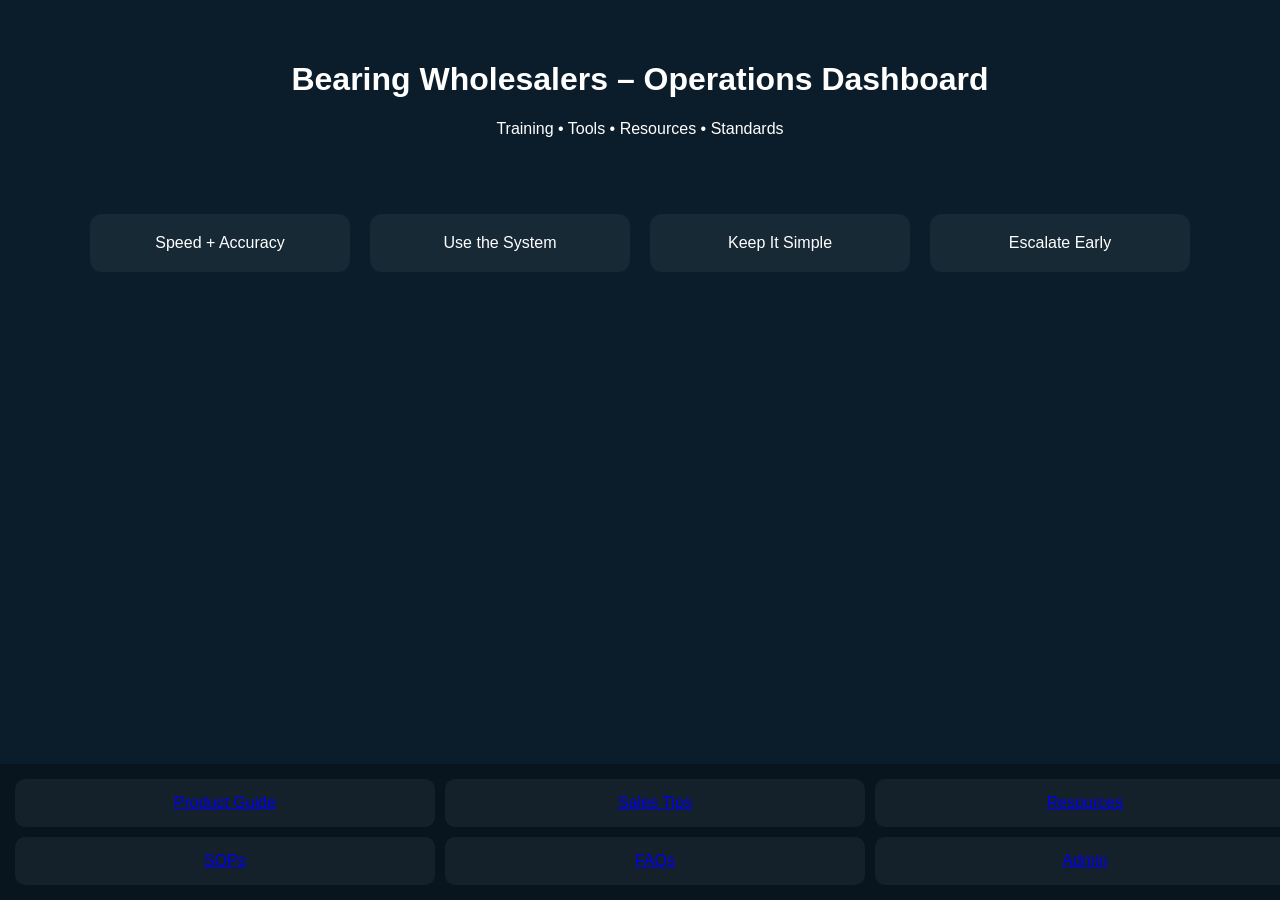
==== index.html @ f3859f91 "Add HTML structure for BW Dashboard" ====
<!DOCTYPE html>
<html lang="en">
<head>
<meta charset="UTF-8">
<meta name="viewport" content="width=device-width, initial-scale=1.0">
<title>BW Dashboard</title>
<link rel="stylesheet" href="assets/css/style.css">
<style>
body {background:#0b1d2a;color:white;font-family:Arial;margin:0;}
.header {text-align:center;padding:40px 20px;}
.reminders {display:flex;justify-content:center;gap:20px;flex-wrap:wrap;padding:20px;}
.card {background:rgba(255,255,255,0.05);padding:20px;border-radius:12px;width:220px;text-align:center;}
.modules {position:fixed;bottom:0;width:100%;display:grid;grid-template-columns:repeat(3,1fr);gap:10px;padding:15px;background:#08151f;}
.module {background:rgba(255,255,255,0.05);padding:15px;border-radius:10px;text-align:center;}
</style>
</head>
<body>

<div class="header">
<h1>Bearing Wholesalers – Operations Dashboard</h1>
<p>Training • Tools • Resources • Standards</p>
</div>

<div class="reminders">
<div class="card">Speed + Accuracy</div>
<div class="card">Use the System</div>
<div class="card">Keep It Simple</div>
<div class="card">Escalate Early</div>
</div>

<div class="modules">
<a class="module" href="https://url.au.m.mimecastprotect.com/s/DBlRCRONQDUOlj7YU9fRT1JWJw?domain=product-taxonomy">Product Guide</a>
<a class="module" href="https://url.au.m.mimecastprotect.com/s/crnKCVARXKIZKNOBFzhATEQp4B?domain=sales">Sales Tips</a>
<a class="module" href="https://url.au.m.mimecastprotect.com/s/GEIUCWLVYXh4YRl3tKiQTo8XrU?domain=resources.html">Resources</a>
<a class="module" href="https://url.au.m.mimecastprotect.com/s/7nTrCXLWZ2h9NVpAtksMTWBYmQ?domain=sops.html">SOPs</a>
<a class="module" href="https://url.au.m.mimecastprotect.com/s/r6wlCYW81NU9ZEGYtMtYTxu1Ac?domain=faqs.html">FAQs</a>
<a class="module" href="https://url.au.m.mimecastprotect.com/s/WaGOCZY12NtjRrOvHPu8TB4Bwt?domain=admin.html">Admin</a>
</div>

</body>
</html>
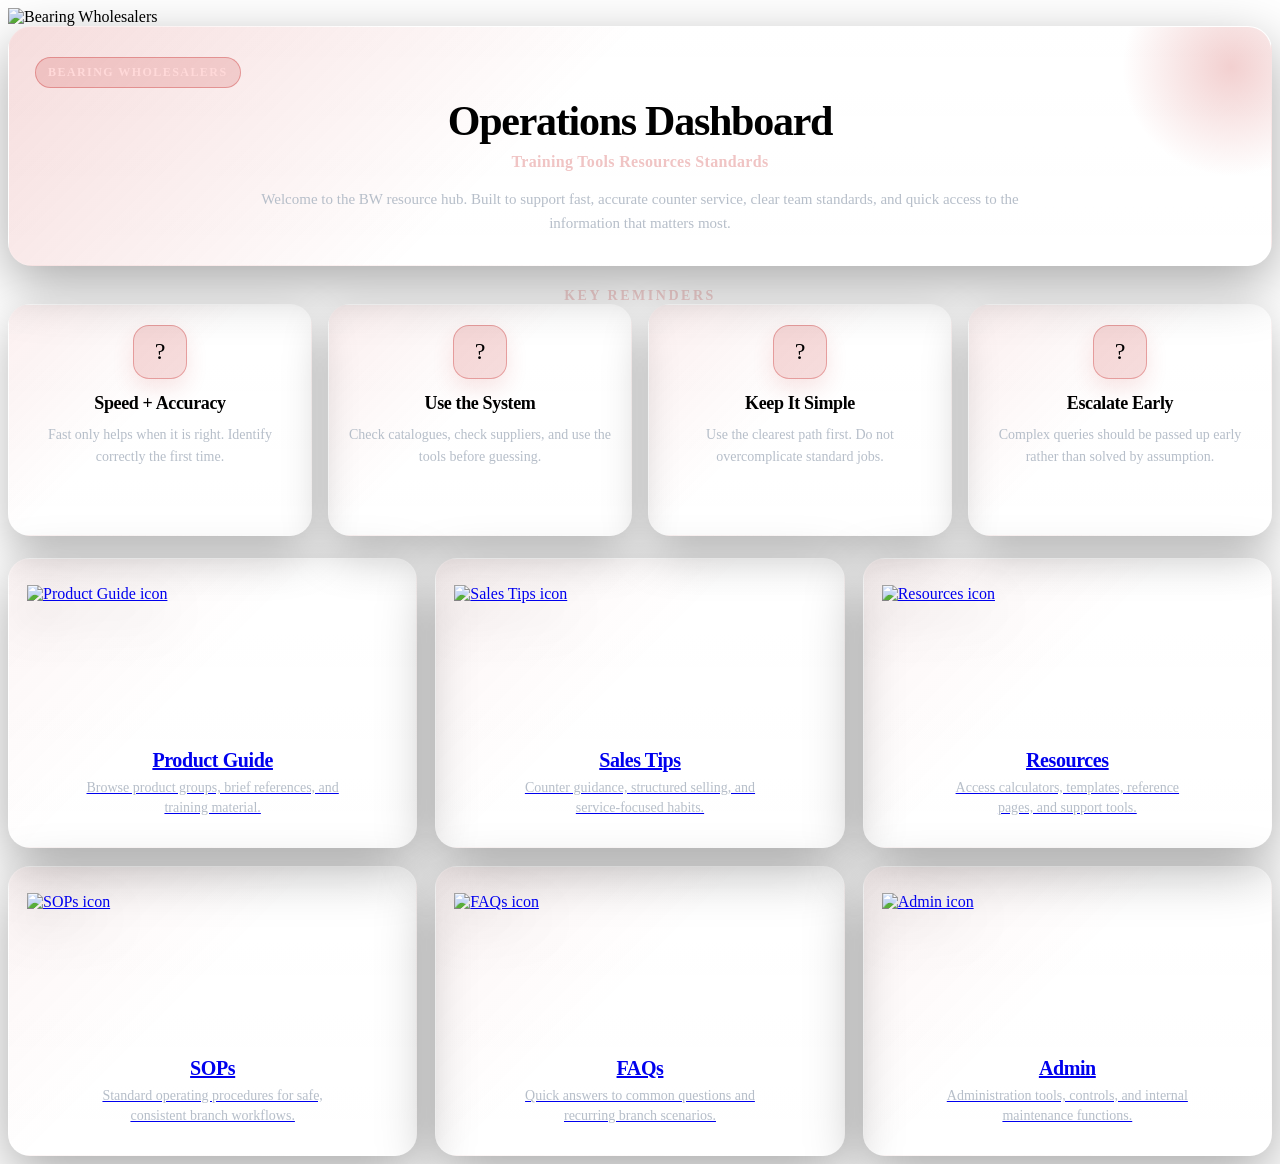
==== commit 695b9761: "Update index.html" ====
--- a/index.html
+++ b/index.html
@@ -1,41 +1,346 @@
 <!DOCTYPE html>
 <html lang="en">
 <head>
-<meta charset="UTF-8">
-<meta name="viewport" content="width=device-width, initial-scale=1.0">
-<title>BW Dashboard</title>
-<link rel="stylesheet" href="assets/css/style.css">
-<style>
-body {background:#0b1d2a;color:white;font-family:Arial;margin:0;}
-.header {text-align:center;padding:40px 20px;}
-.reminders {display:flex;justify-content:center;gap:20px;flex-wrap:wrap;padding:20px;}
-.card {background:rgba(255,255,255,0.05);padding:20px;border-radius:12px;width:220px;text-align:center;}
-.modules {position:fixed;bottom:0;width:100%;display:grid;grid-template-columns:repeat(3,1fr);gap:10px;padding:15px;background:#08151f;}
-.module {background:rgba(255,255,255,0.05);padding:15px;border-radius:10px;text-align:center;}
-</style>
+  <meta charset="utf-8"/>
+  <meta name="viewport" content="width=device-width,initial-scale=1"/>
+  <title>Dashboard</title>
+  <link href="assets/css/style.css" rel="stylesheet"/>
+  <style>
+    :root{
+      --bw-red:#c62828;
+      --bw-red-soft:rgba(198,40,40,.16);
+      --bw-red-border:rgba(198,40,40,.34);
+      --bw-panel:rgba(255,255,255,.04);
+      --bw-panel-2:rgba(255,255,255,.03);
+      --bw-border:rgba(255,255,255,.10);
+      --bw-text:#e5e7eb;
+      --bw-muted:#b6bec9;
+    }
+
+    .dashboardWrap{
+      display:flex;
+      flex-direction:column;
+      gap:20px;
+    }
+
+    .heroBanner{
+      position:relative;
+      overflow:hidden;
+      background:
+        linear-gradient(135deg, rgba(198,40,40,.16), transparent 42%),
+        linear-gradient(180deg, rgba(255,255,255,.035), rgba(255,255,255,.02));
+      border:1px solid var(--bw-border);
+      border-radius:24px;
+      padding:30px 26px;
+      box-shadow:0 18px 55px rgba(0,0,0,.34);
+    }
+    .heroBanner::after{
+      content:"";
+      position:absolute;
+      top:-70px;
+      right:-70px;
+      width:220px;
+      height:220px;
+      border-radius:50%;
+      background:radial-gradient(circle, rgba(198,40,40,.22), transparent 70%);
+      pointer-events:none;
+    }
+    .heroEyebrow{
+      display:inline-block;
+      margin-bottom:12px;
+      padding:7px 12px;
+      border-radius:999px;
+      background:var(--bw-red-soft);
+      border:1px solid var(--bw-red-border);
+      color:#ffd9d9;
+      font-size:12px;
+      font-weight:800;
+      letter-spacing:.12em;
+      text-transform:uppercase;
+    }
+    .heroTitle{
+      margin:0;
+      font-size:42px;
+      line-height:1.02;
+      font-weight:900;
+      letter-spacing:-.03em;
+      text-align:center;
+    }
+    .heroSubtitle{
+      margin:10px 0 0;
+      text-align:center;
+      color:#f0c4c4;
+      font-size:16px;
+      font-weight:700;
+      letter-spacing:.02em;
+    }
+    .heroWelcome{
+      max-width:820px;
+      margin:16px auto 0;
+      text-align:center;
+      color:var(--bw-muted);
+      line-height:1.6;
+      font-size:15px;
+    }
+
+    .sectionLabel{
+      display:flex;
+      align-items:center;
+      justify-content:center;
+      gap:14px;
+      margin:2px 0 0;
+    }
+    .sectionLabel h2{
+      margin:0;
+      font-size:14px;
+      text-transform:uppercase;
+      letter-spacing:.18em;
+      color:#f3d2d2;
+    }
+    .sectionLabel::before,
+    .sectionLabel::after{
+      content:"";
+      width:74px;
+      max-width:14vw;
+      height:1px;
+      background:linear-gradient(90deg, transparent, rgba(255,255,255,.22), transparent);
+    }
+
+    .remindersGrid{
+      display:grid;
+      grid-template-columns:repeat(4, minmax(0, 1fr));
+      gap:16px;
+    }
+    .reminderCard{
+      background:
+        linear-gradient(180deg, rgba(255,255,255,.04), rgba(255,255,255,.025)),
+        linear-gradient(135deg, rgba(198,40,40,.08), transparent 45%);
+      border:1px solid var(--bw-border);
+      border-radius:22px;
+      padding:20px 18px;
+      min-height:190px;
+      box-shadow:0 18px 45px rgba(0,0,0,.28);
+    }
+    .reminderIcon{
+      width:52px;
+      height:52px;
+      display:grid;
+      place-items:center;
+      margin:0 auto 14px;
+      border-radius:16px;
+      font-size:24px;
+      background:var(--bw-red-soft);
+      border:1px solid var(--bw-red-border);
+      box-shadow:0 10px 22px rgba(198,40,40,.12);
+    }
+    .reminderCard h3{
+      margin:0 0 10px;
+      text-align:center;
+      font-size:18px;
+      font-weight:800;
+      letter-spacing:-.02em;
+    }
+    .reminderCard p{
+      margin:0;
+      text-align:center;
+      color:var(--bw-muted);
+      line-height:1.55;
+      font-size:14px;
+    }
+
+    .dashboardTiles{
+      display:grid;
+      grid-template-columns:repeat(3, minmax(0, 1fr));
+      gap:18px;
+      margin-top:2px;
+    }
+    .dashboardTile{
+      min-height:250px;
+      border-radius:22px;
+      background:
+        linear-gradient(180deg, rgba(255,255,255,.04), rgba(255,255,255,.025)),
+        linear-gradient(135deg, rgba(198,40,40,.05), transparent 45%);
+      border:1px solid rgba(255,255,255,.09);
+      box-shadow:0 18px 55px rgba(0,0,0,.34);
+      overflow:hidden;
+    }
+    .dashboardTile .menuLink{
+      display:flex;
+      flex-direction:column;
+      align-items:center;
+      justify-content:center;
+      min-height:250px;
+      padding:18px 18px 20px;
+      border-radius:22px;
+      transition:transform .12s ease, background .18s ease, box-shadow .18s ease;
+    }
+    .dashboardTile .menuLink:hover{
+      transform:translateY(-2px);
+      background:linear-gradient(180deg, rgba(198,40,40,.08), rgba(255,255,255,.02));
+      box-shadow:inset 0 0 0 1px rgba(198,40,40,.18);
+    }
+    .dashboardTile .thumbImg{
+      width:100%;
+      height:150px !important;
+      object-fit:contain;
+      display:block;
+      padding:0;
+      margin-bottom:14px;
+      filter:drop-shadow(0 14px 24px rgba(0,0,0,.30));
+    }
+    .tileLabel{
+      font-size:20px;
+      font-weight:800;
+      text-align:center;
+      letter-spacing:-.02em;
+      margin:0 0 6px;
+    }
+    .tileSub{
+      font-size:14px;
+      line-height:1.45;
+      text-align:center;
+      color:var(--bw-muted);
+      max-width:260px;
+      margin:0 auto;
+    }
+
+    @media (max-width: 1040px){
+      .remindersGrid{grid-template-columns:repeat(2, minmax(0,1fr));}
+      .dashboardTiles{grid-template-columns:repeat(2, minmax(0,1fr));}
+      .heroTitle{font-size:36px;}
+    }
+    @media (max-width: 680px){
+      .container{padding-bottom:30px;}
+      .heroBanner{padding:24px 18px;}
+      .heroTitle{font-size:30px;}
+      .heroSubtitle{font-size:15px;}
+      .heroWelcome{font-size:14px;}
+      .remindersGrid,
+      .dashboardTiles{grid-template-columns:1fr;}
+      .reminderCard{min-height:auto;}
+      .dashboardTile,
+      .dashboardTile .menuLink{min-height:220px;}
+      .dashboardTile .thumbImg{height:128px !important;}
+      .sectionLabel::before,
+      .sectionLabel::after{width:36px;}
+    }
+  </style>
 </head>
 <body>
-
-<div class="header">
-<h1>Bearing Wholesalers – Operations Dashboard</h1>
-<p>Training • Tools • Resources • Standards</p>
-</div>
-
-<div class="reminders">
-<div class="card">Speed + Accuracy</div>
-<div class="card">Use the System</div>
-<div class="card">Keep It Simple</div>
-<div class="card">Escalate Early</div>
-</div>
-
-<div class="modules">
-<a class="module" href="https://url.au.m.mimecastprotect.com/s/DBlRCRONQDUOlj7YU9fRT1JWJw?domain=product-taxonomy">Product Guide</a>
-<a class="module" href="https://url.au.m.mimecastprotect.com/s/crnKCVARXKIZKNOBFzhATEQp4B?domain=sales">Sales Tips</a>
-<a class="module" href="https://url.au.m.mimecastprotect.com/s/GEIUCWLVYXh4YRl3tKiQTo8XrU?domain=resources.html">Resources</a>
-<a class="module" href="https://url.au.m.mimecastprotect.com/s/7nTrCXLWZ2h9NVpAtksMTWBYmQ?domain=sops.html">SOPs</a>
-<a class="module" href="https://url.au.m.mimecastprotect.com/s/r6wlCYW81NU9ZEGYtMtYTxu1Ac?domain=faqs.html">FAQs</a>
-<a class="module" href="https://url.au.m.mimecastprotect.com/s/WaGOCZY12NtjRrOvHPu8TB4Bwt?domain=admin.html">Admin</a>
-</div>
-
+  <div class="container">
+    <div class="siteHeader">
+      <img alt="Bearing Wholesalers" class="siteLogo" src="assets/img/logo.png"/>
+    </div>
+
+    <div class="topbar topbarSpacer" aria-hidden="true">
+      <div class="leftBtns"></div>
+      <div class="rightBtns"></div>
+    </div>
+
+    <main class="dashboardWrap">
+      <section class="heroBanner">
+        <div class="heroEyebrow">Bearing Wholesalers</div>
+        <h1 class="heroTitle">Operations Dashboard</h1>
+        <p class="heroSubtitle">Training   Tools   Resources   Standards</p>
+        <p class="heroWelcome">
+          Welcome to the BW resource hub. Built to support fast, accurate counter service,
+          clear team standards, and quick access to the information that matters most.
+        </p>
+      </section>
+
+      <section>
+        <div class="sectionLabel"><h2>Key Reminders</h2></div>
+        <div class="remindersGrid">
+          <article class="reminderCard">
+            <div class="reminderIcon">?</div>
+            <h3>Speed + Accuracy</h3>
+            <p>Fast only helps when it is right. Identify correctly the first time.</p>
+          </article>
+
+          <article class="reminderCard">
+            <div class="reminderIcon">?</div>
+            <h3>Use the System</h3>
+            <p>Check catalogues, check suppliers, and use the tools before guessing.</p>
+          </article>
+
+          <article class="reminderCard">
+            <div class="reminderIcon">?</div>
+            <h3>Keep It Simple</h3>
+            <p>Use the clearest path first. Do not overcomplicate standard jobs.</p>
+          </article>
+
+          <article class="reminderCard">
+            <div class="reminderIcon">?</div>
+            <h3>Escalate Early</h3>
+            <p>Complex queries should be passed up early rather than solved by assumption.</p>
+          </article>
+        </div>
+      </section>
+
+      <section>
+        <div class="dashboardTiles">
+          <div class="dashboardTile">
+            <a aria-label="Product Guide" class="menuLink" href="https://url.au.m.mimecastprotect.com/s/7AqVCE8wzmcqGXQPHNfoT79NAg?domain=product-guide.html">
+              <img alt="Product Guide icon" class="thumbImg" src="assets/img/menu/product-guide.png" onerror="this.onerror=null;this.src='assets/img/menu/_generic.png';this.classList.add('is-missing');"/>
+              <div class="tileLabel">Product Guide</div>
+              <p class="tileSub">Browse product groups, brief references, and training material.</p>
+            </a>
+          </div>
+
+          <div class="dashboardTile">
+            <a aria-label="Sales Tips" class="menuLink" href="https://url.au.m.mimecastprotect.com/s/GVNkCGv0BoF8lXVgH7hjTBiUJ_?domain=sales.html">
+              <img alt="Sales Tips icon" class="thumbImg" src="assets/img/menu/sales-tips.png" onerror="this.onerror=null;this.src='assets/img/menu/_generic.png';this.classList.add('is-missing');"/>
+              <div class="tileLabel">Sales Tips</div>
+              <p class="tileSub">Counter guidance, structured selling, and service-focused habits.</p>
+            </a>
+          </div>
+
+          <div class="dashboardTile">
+            <a aria-label="Resources" class="menuLink" href="https://url.au.m.mimecastprotect.com/s/MY-2CJyB0rCnzM7XIziyTyXu7I?domain=resources.html">
+              <img alt="Resources icon" class="thumbImg" src="assets/img/menu/resources.png" onerror="this.onerror=null;this.src='assets/img/menu/_generic.png';this.classList.add('is-missing');"/>
+              <div class="tileLabel">Resources</div>
+              <p class="tileSub">Access calculators, templates, reference pages, and support tools.</p>
+            </a>
+          </div>
+
+          <div class="dashboardTile">
+            <a aria-label="SOPs" class="menuLink" href="https://url.au.m.mimecastprotect.com/s/xjuqCK1DJvc1wpjJiAsLT52x1y?domain=sops.html">
+              <img alt="SOPs icon" class="thumbImg" src="assets/img/menu/sops.png" onerror="this.onerror=null;this.src='assets/img/menu/_generic.png';this.classList.add('is-missing');"/>
+              <div class="tileLabel">SOPs</div>
+              <p class="tileSub">Standard operating procedures for safe, consistent branch workflows.</p>
+            </a>
+          </div>
+
+          <div class="dashboardTile">
+            <a aria-label="FAQs" class="menuLink" href="https://url.au.m.mimecastprotect.com/s/zr7eCL7EKwF3O8Jvfjt2TyLc9f?domain=faqs.html">
+              <img alt="FAQs icon" class="thumbImg" src="assets/img/menu/faqs.png" onerror="this.onerror=null;this.src='assets/img/menu/_generic.png';this.classList.add('is-missing');"/>
+              <div class="tileLabel">FAQs</div>
+              <p class="tileSub">Quick answers to common questions and recurring branch scenarios.</p>
+            </a>
+          </div>
+
+          <div class="dashboardTile">
+            <a aria-label="Admin" class="menuLink" href="https://url.au.m.mimecastprotect.com/s/M-qrCMwGLxCJ8mQli1uXT8TWiz?domain=admin.html">
+              <img alt="Admin icon" class="thumbImg" src="assets/img/menu/admin.png" onerror="this.onerror=null;this.src='assets/img/menu/_generic.png';this.classList.add('is-missing');"/>
+              <div class="tileLabel">Admin</div>
+              <p class="tileSub">Administration tools, controls, and internal maintenance functions.</p>
+            </a>
+          </div>
+        </div>
+      </section>
+    </main>
+  </div>
+
+  <script src="assets/js/app.js"></script>
+  <script>
+    (function(){
+      try{
+        const raw = localStorage.getItem('bwproguide.settings');
+        const s = raw ? JSON.parse(raw) : {};
+        document.querySelectorAll('[data-meta="version"]').forEach(el=>el.textContent=s.version || 'v1.21');
+        document.querySelectorAll('[data-meta="lastUpdated"]').forEach(el=>el.textContent=s.lastUpdated || ' ');
+      }catch(e){}
+    })();
+  </script>
 </body>
 </html>
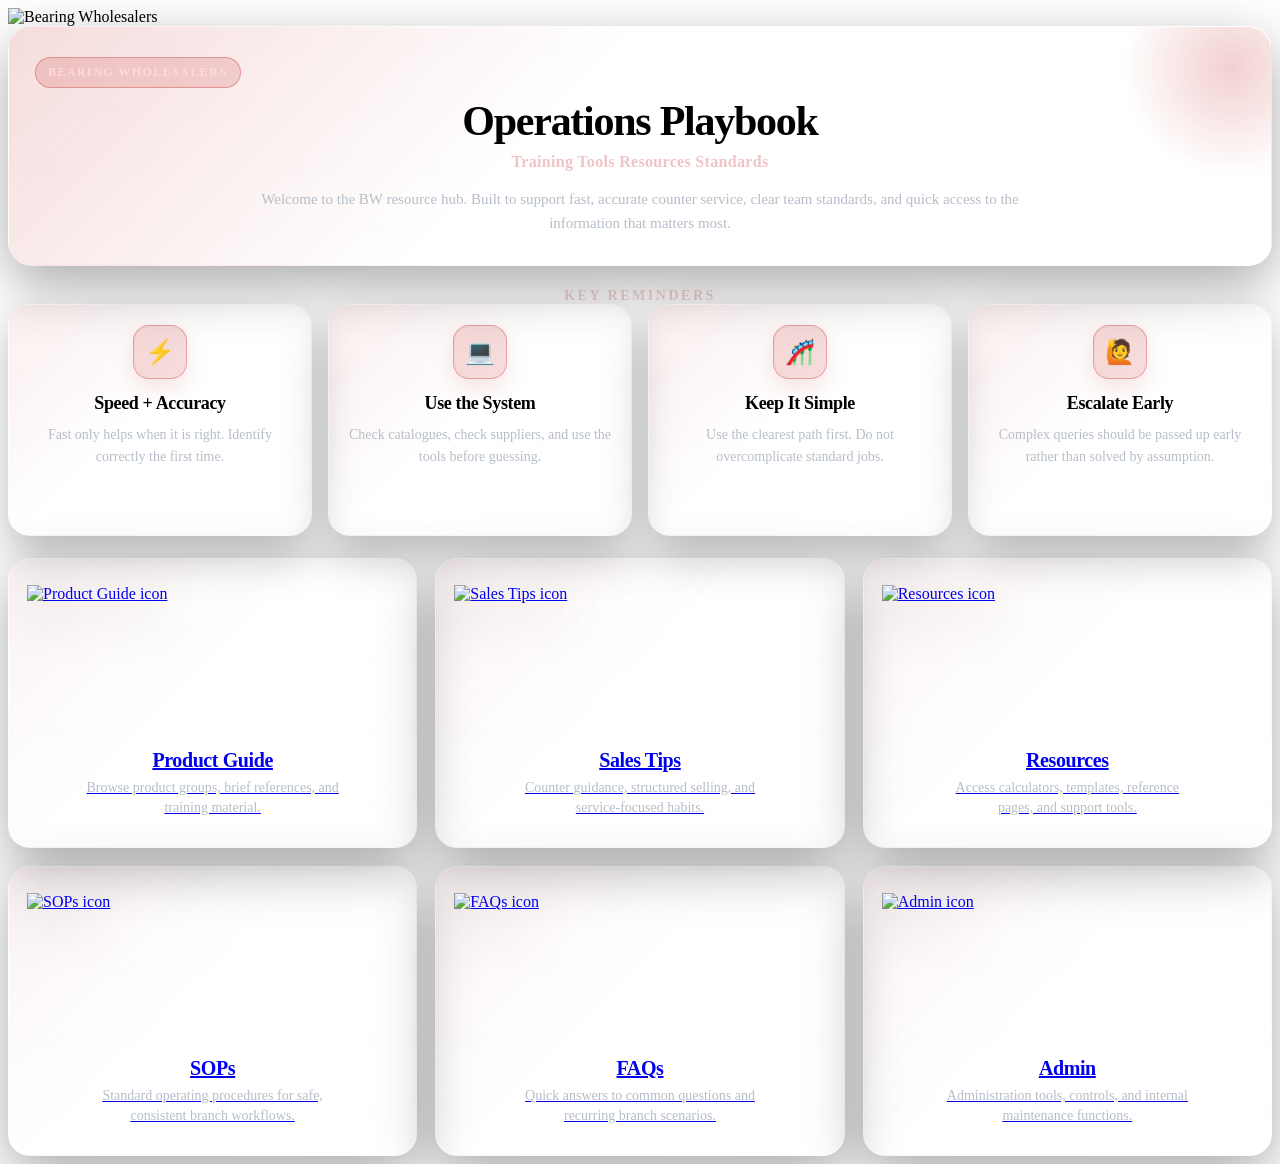
==== commit 7cc294bd: "Update index.html" ====
--- a/index.html
+++ b/index.html
@@ -240,7 +240,7 @@
     <main class="dashboardWrap">
       <section class="heroBanner">
         <div class="heroEyebrow">Bearing Wholesalers</div>
-        <h1 class="heroTitle">Operations Dashboard</h1>
+        <h1 class="heroTitle">Operations Playbook</h1>
         <p class="heroSubtitle">Training   Tools   Resources   Standards</p>
         <p class="heroWelcome">
           Welcome to the BW resource hub. Built to support fast, accurate counter service,
@@ -252,25 +252,25 @@
         <div class="sectionLabel"><h2>Key Reminders</h2></div>
         <div class="remindersGrid">
           <article class="reminderCard">
-            <div class="reminderIcon">?</div>
+            <div class="reminderIcon">⚡️</div>
             <h3>Speed + Accuracy</h3>
             <p>Fast only helps when it is right. Identify correctly the first time.</p>
           </article>
 
           <article class="reminderCard">
-            <div class="reminderIcon">?</div>
+            <div class="reminderIcon">💻</div>
             <h3>Use the System</h3>
             <p>Check catalogues, check suppliers, and use the tools before guessing.</p>
           </article>
 
           <article class="reminderCard">
-            <div class="reminderIcon">?</div>
+            <div class="reminderIcon">🎢</div>
             <h3>Keep It Simple</h3>
             <p>Use the clearest path first. Do not overcomplicate standard jobs.</p>
           </article>
 
           <article class="reminderCard">
-            <div class="reminderIcon">?</div>
+            <div class="reminderIcon">🙋</div>
             <h3>Escalate Early</h3>
             <p>Complex queries should be passed up early rather than solved by assumption.</p>
           </article>
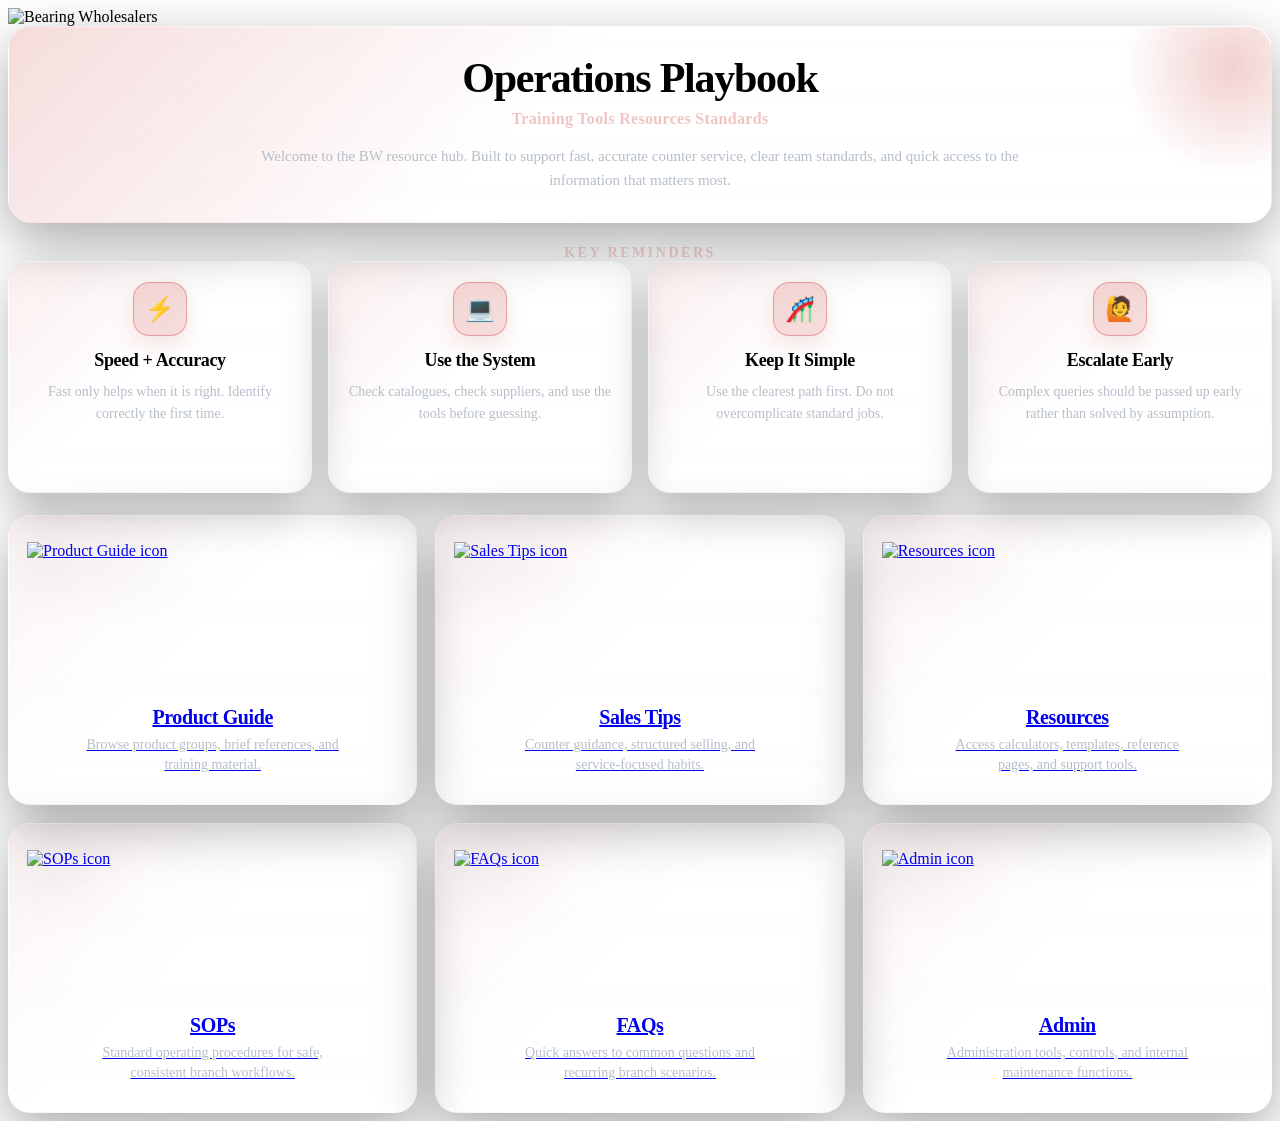
==== commit 9af04fdd: "Update index.html" ====
--- a/index.html
+++ b/index.html
@@ -239,7 +239,6 @@
 
     <main class="dashboardWrap">
       <section class="heroBanner">
-        <div class="heroEyebrow">Bearing Wholesalers</div>
         <h1 class="heroTitle">Operations Playbook</h1>
         <p class="heroSubtitle">Training   Tools   Resources   Standards</p>
         <p class="heroWelcome">
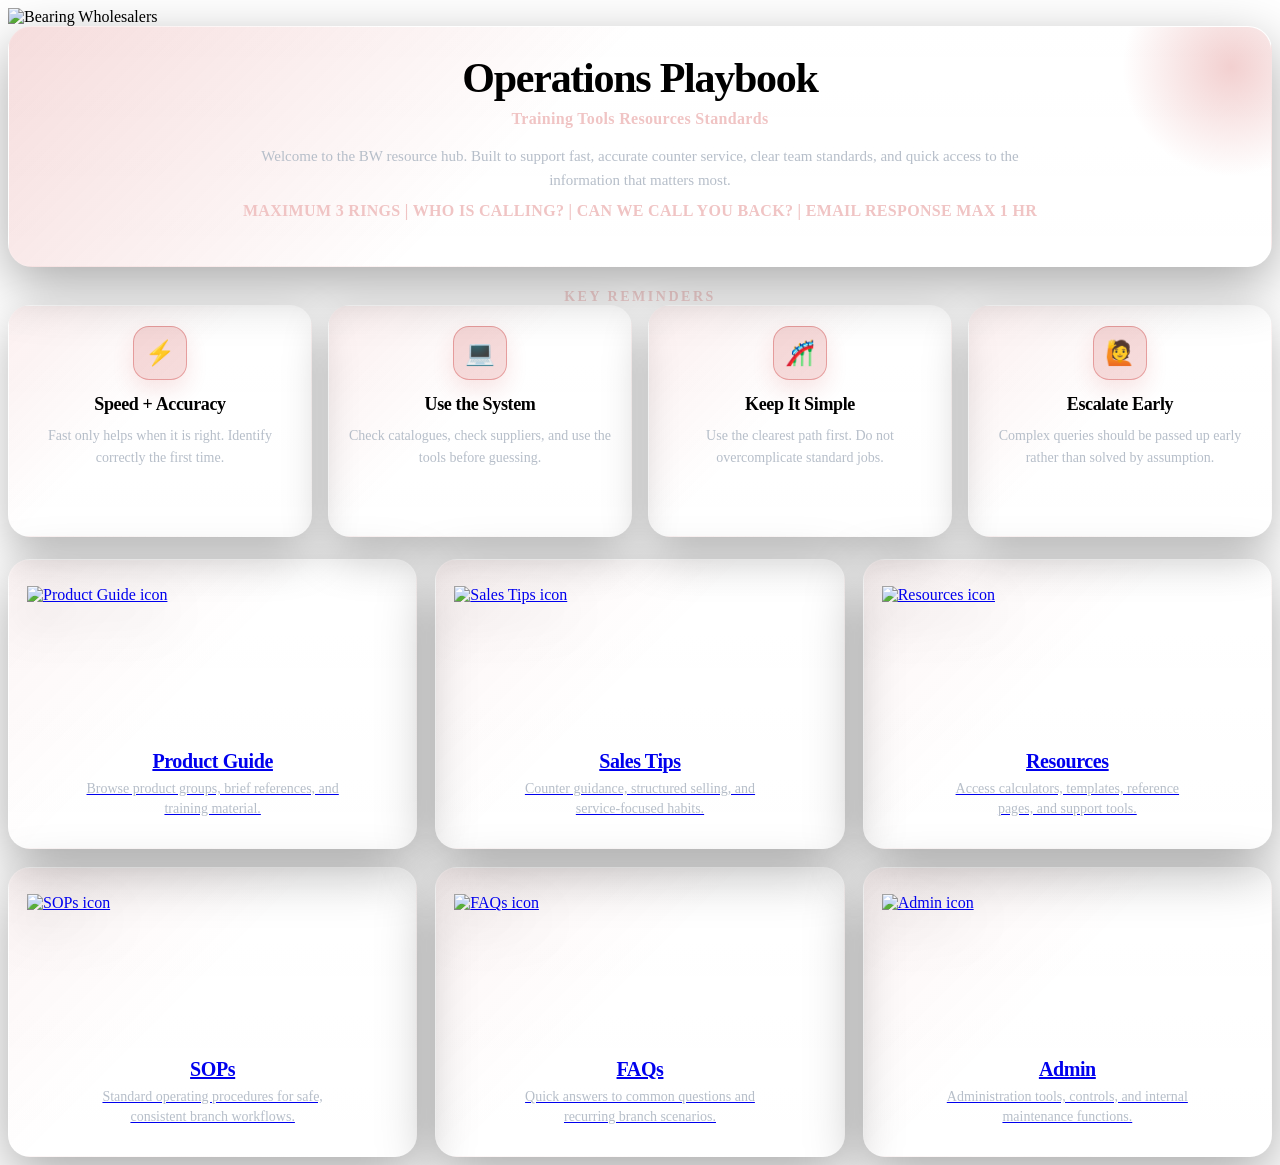
==== commit da0cf275: "Update index.html" ====
--- a/index.html
+++ b/index.html
@@ -245,6 +245,7 @@
           Welcome to the BW resource hub. Built to support fast, accurate counter service,
           clear team standards, and quick access to the information that matters most.
         </p>
+        <h2 class="heroSubtitle">MAXIMUM 3 RINGS | WHO IS CALLING? | CAN WE CALL YOU BACK? | EMAIL RESPONSE MAX 1 HR</p>
       </section>
 
       <section>
@@ -279,7 +280,7 @@
       <section>
         <div class="dashboardTiles">
           <div class="dashboardTile">
-            <a aria-label="Product Guide" class="menuLink" href="https://url.au.m.mimecastprotect.com/s/7AqVCE8wzmcqGXQPHNfoT79NAg?domain=product-guide.html">
+            <a aria-label="Product Guide" class="menuLink" href="product-guide.html">
               <img alt="Product Guide icon" class="thumbImg" src="assets/img/menu/product-guide.png" onerror="this.onerror=null;this.src='assets/img/menu/_generic.png';this.classList.add('is-missing');"/>
               <div class="tileLabel">Product Guide</div>
               <p class="tileSub">Browse product groups, brief references, and training material.</p>
@@ -287,7 +288,7 @@
           </div>
 
           <div class="dashboardTile">
-            <a aria-label="Sales Tips" class="menuLink" href="https://url.au.m.mimecastprotect.com/s/GVNkCGv0BoF8lXVgH7hjTBiUJ_?domain=sales.html">
+            <a aria-label="Sales Tips" class="menuLink" href="sales.html">
               <img alt="Sales Tips icon" class="thumbImg" src="assets/img/menu/sales-tips.png" onerror="this.onerror=null;this.src='assets/img/menu/_generic.png';this.classList.add('is-missing');"/>
               <div class="tileLabel">Sales Tips</div>
               <p class="tileSub">Counter guidance, structured selling, and service-focused habits.</p>
@@ -295,7 +296,7 @@
           </div>
 
           <div class="dashboardTile">
-            <a aria-label="Resources" class="menuLink" href="https://url.au.m.mimecastprotect.com/s/MY-2CJyB0rCnzM7XIziyTyXu7I?domain=resources.html">
+            <a aria-label="Resources" class="menuLink" href="resources.html">
               <img alt="Resources icon" class="thumbImg" src="assets/img/menu/resources.png" onerror="this.onerror=null;this.src='assets/img/menu/_generic.png';this.classList.add('is-missing');"/>
               <div class="tileLabel">Resources</div>
               <p class="tileSub">Access calculators, templates, reference pages, and support tools.</p>
@@ -303,7 +304,7 @@
           </div>
 
           <div class="dashboardTile">
-            <a aria-label="SOPs" class="menuLink" href="https://url.au.m.mimecastprotect.com/s/xjuqCK1DJvc1wpjJiAsLT52x1y?domain=sops.html">
+            <a aria-label="SOPs" class="menuLink" href="sops.html">
               <img alt="SOPs icon" class="thumbImg" src="assets/img/menu/sops.png" onerror="this.onerror=null;this.src='assets/img/menu/_generic.png';this.classList.add('is-missing');"/>
               <div class="tileLabel">SOPs</div>
               <p class="tileSub">Standard operating procedures for safe, consistent branch workflows.</p>
@@ -311,7 +312,7 @@
           </div>
 
           <div class="dashboardTile">
-            <a aria-label="FAQs" class="menuLink" href="https://url.au.m.mimecastprotect.com/s/zr7eCL7EKwF3O8Jvfjt2TyLc9f?domain=faqs.html">
+            <a aria-label="FAQs" class="menuLink" href="faqs.html">
               <img alt="FAQs icon" class="thumbImg" src="assets/img/menu/faqs.png" onerror="this.onerror=null;this.src='assets/img/menu/_generic.png';this.classList.add('is-missing');"/>
               <div class="tileLabel">FAQs</div>
               <p class="tileSub">Quick answers to common questions and recurring branch scenarios.</p>
@@ -319,7 +320,7 @@
           </div>
 
           <div class="dashboardTile">
-            <a aria-label="Admin" class="menuLink" href="https://url.au.m.mimecastprotect.com/s/M-qrCMwGLxCJ8mQli1uXT8TWiz?domain=admin.html">
+            <a aria-label="Admin" class="menuLink" href="admin.html">
               <img alt="Admin icon" class="thumbImg" src="assets/img/menu/admin.png" onerror="this.onerror=null;this.src='assets/img/menu/_generic.png';this.classList.add('is-missing');"/>
               <div class="tileLabel">Admin</div>
               <p class="tileSub">Administration tools, controls, and internal maintenance functions.</p>
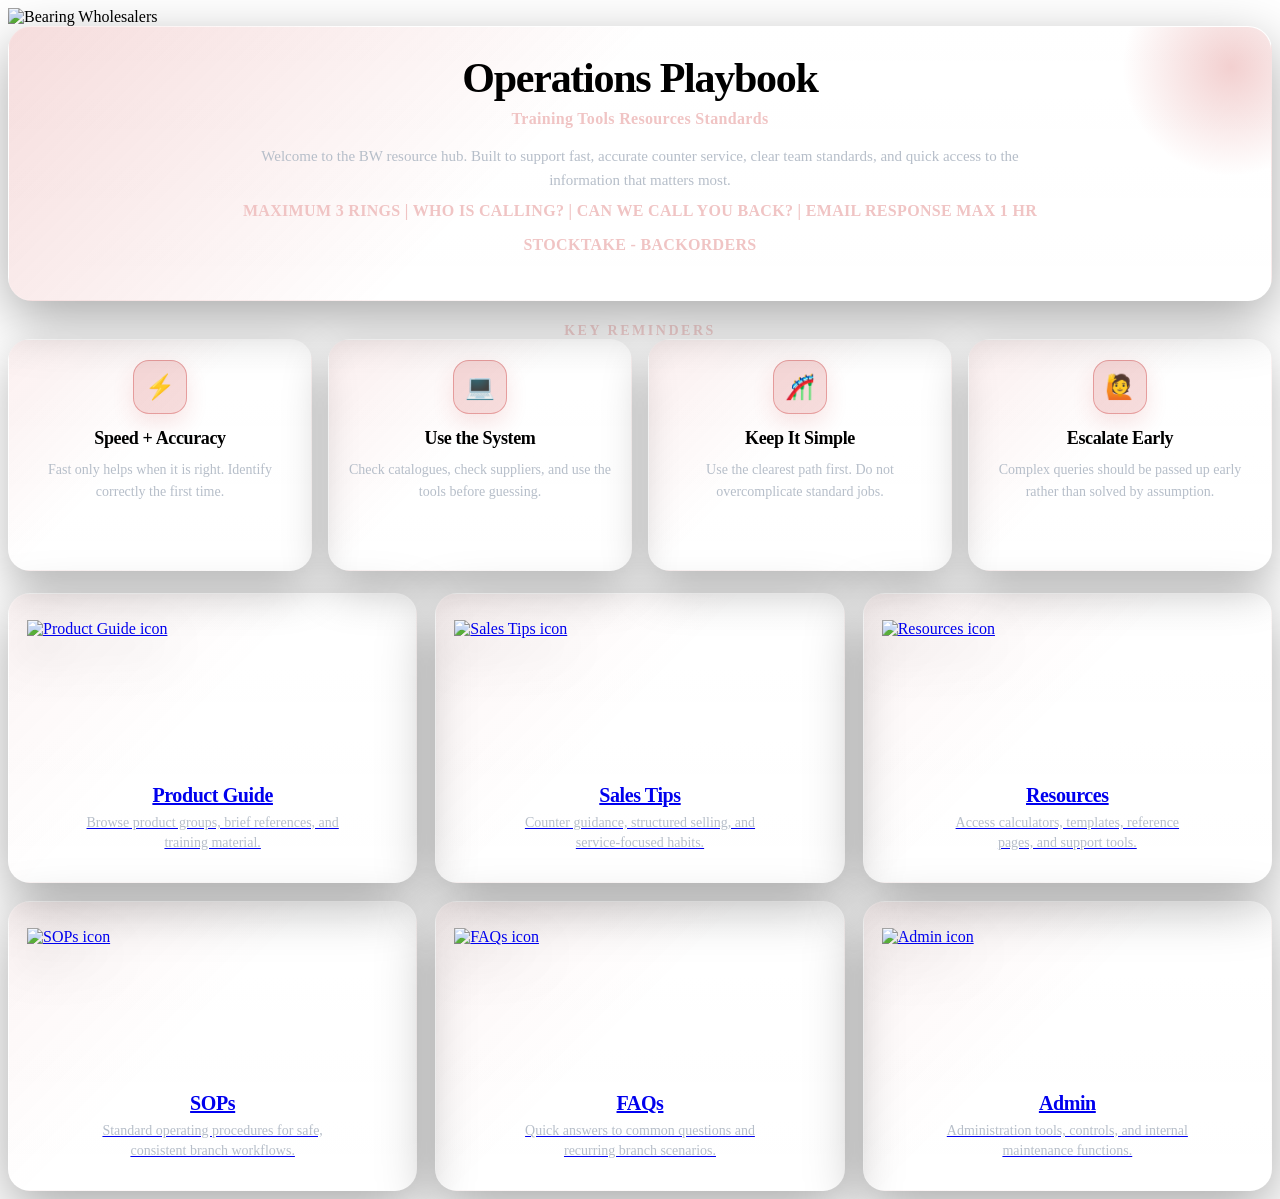
==== commit 575aa6ab: "Update index.html" ====
--- a/index.html
+++ b/index.html
@@ -246,6 +246,7 @@
           clear team standards, and quick access to the information that matters most.
         </p>
         <h2 class="heroSubtitle">MAXIMUM 3 RINGS | WHO IS CALLING? | CAN WE CALL YOU BACK? | EMAIL RESPONSE MAX 1 HR</p>
+          <h2 class="heroSubtitle">STOCKTAKE - BACKORDERS</p>
       </section>
 
       <section>
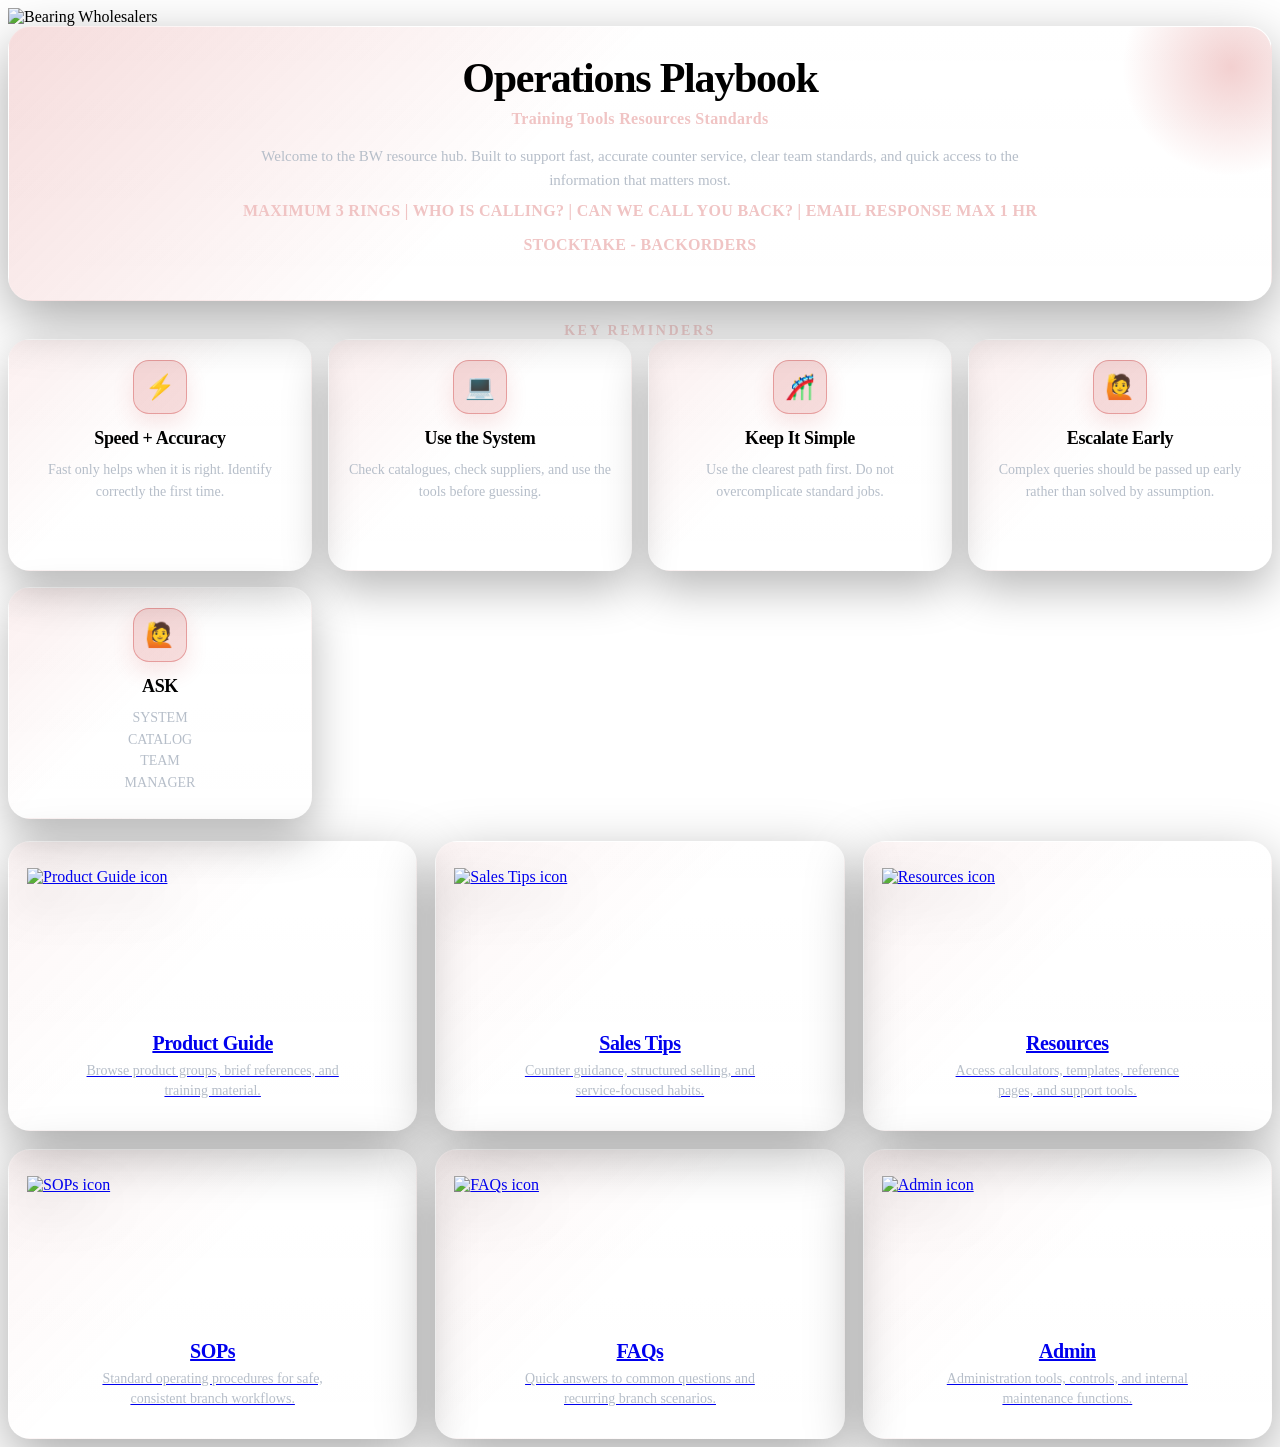
==== commit 002b545c: "Add reminder card for ASK SYSTEM CATALOG TEAM MANAGER" ====
--- a/index.html
+++ b/index.html
@@ -275,6 +275,14 @@
             <h3>Escalate Early</h3>
             <p>Complex queries should be passed up early rather than solved by assumption.</p>
           </article>
+          <article class="reminderCard">
+            <div class="reminderIcon">🙋</div>
+            <h3>ASK</h3>
+            <p>SYSTEM</p>
+            <p>CATALOG</p>
+            <p>TEAM</p>
+            <p>MANAGER</p>
+          </article>
         </div>
       </section>
 
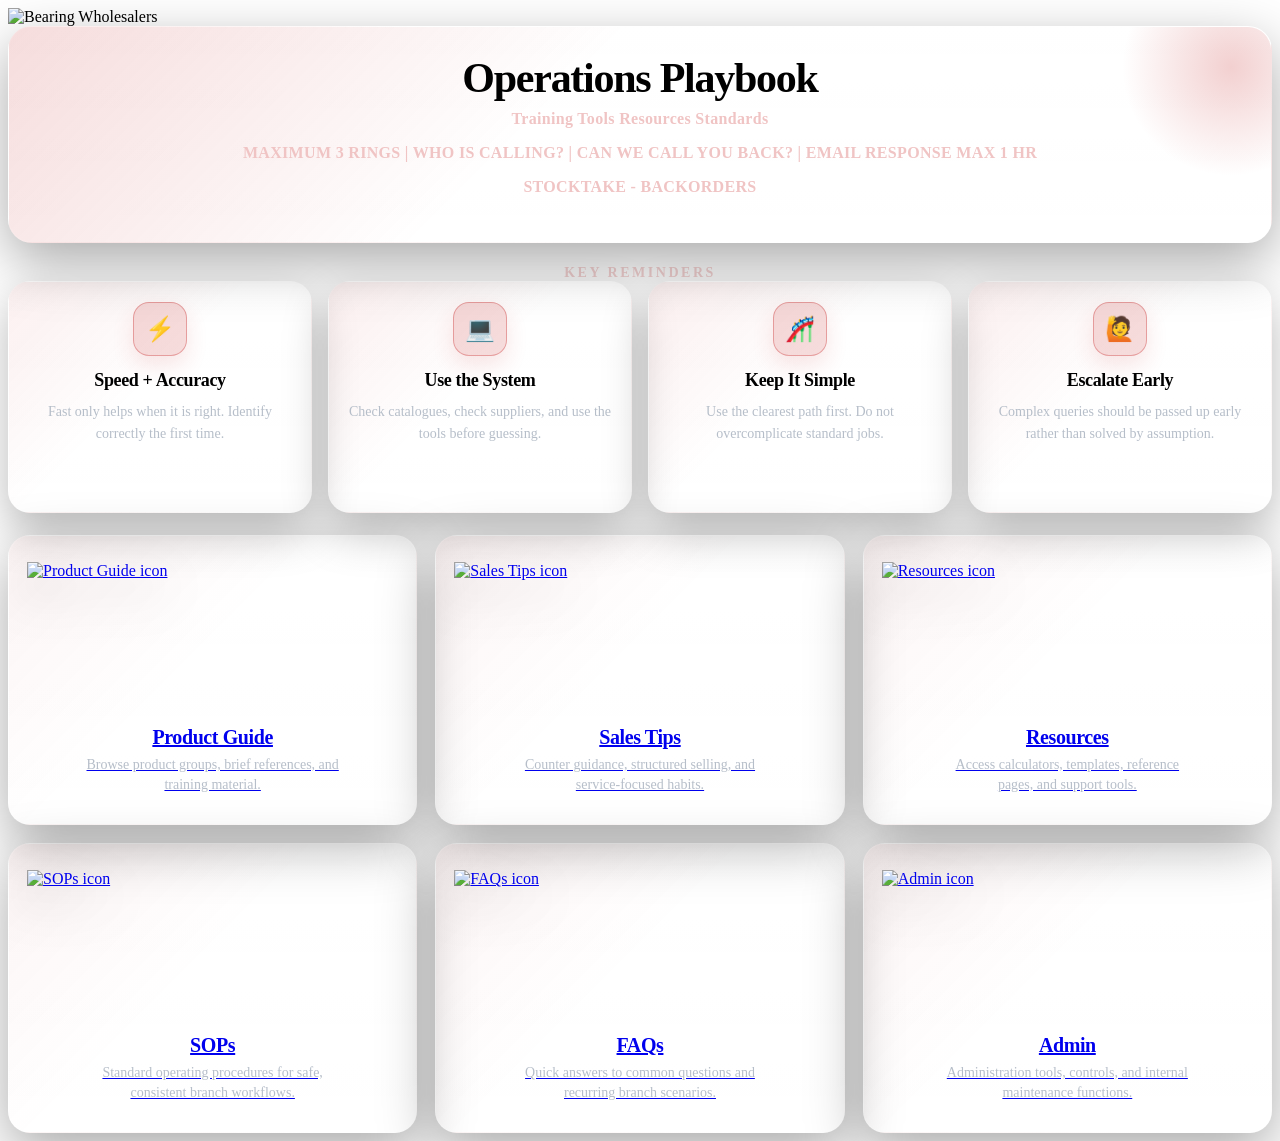
==== commit 0aa9e2f6: "Remove welcome message from heroBanner Removed welcome message from hero section." ====
--- a/index.html
+++ b/index.html
@@ -242,8 +242,7 @@
         <h1 class="heroTitle">Operations Playbook</h1>
         <p class="heroSubtitle">Training   Tools   Resources   Standards</p>
         <p class="heroWelcome">
-          Welcome to the BW resource hub. Built to support fast, accurate counter service,
-          clear team standards, and quick access to the information that matters most.
+          
         </p>
         <h2 class="heroSubtitle">MAXIMUM 3 RINGS | WHO IS CALLING? | CAN WE CALL YOU BACK? | EMAIL RESPONSE MAX 1 HR</p>
           <h2 class="heroSubtitle">STOCKTAKE - BACKORDERS</p>
@@ -275,13 +274,7 @@
             <h3>Escalate Early</h3>
             <p>Complex queries should be passed up early rather than solved by assumption.</p>
           </article>
-          <article class="reminderCard">
-            <div class="reminderIcon">🙋</div>
-            <h3>ASK</h3>
-            <p>SYSTEM</p>
-            <p>CATALOG</p>
-            <p>TEAM</p>
-            <p>MANAGER</p>
+        
           </article>
         </div>
       </section>
